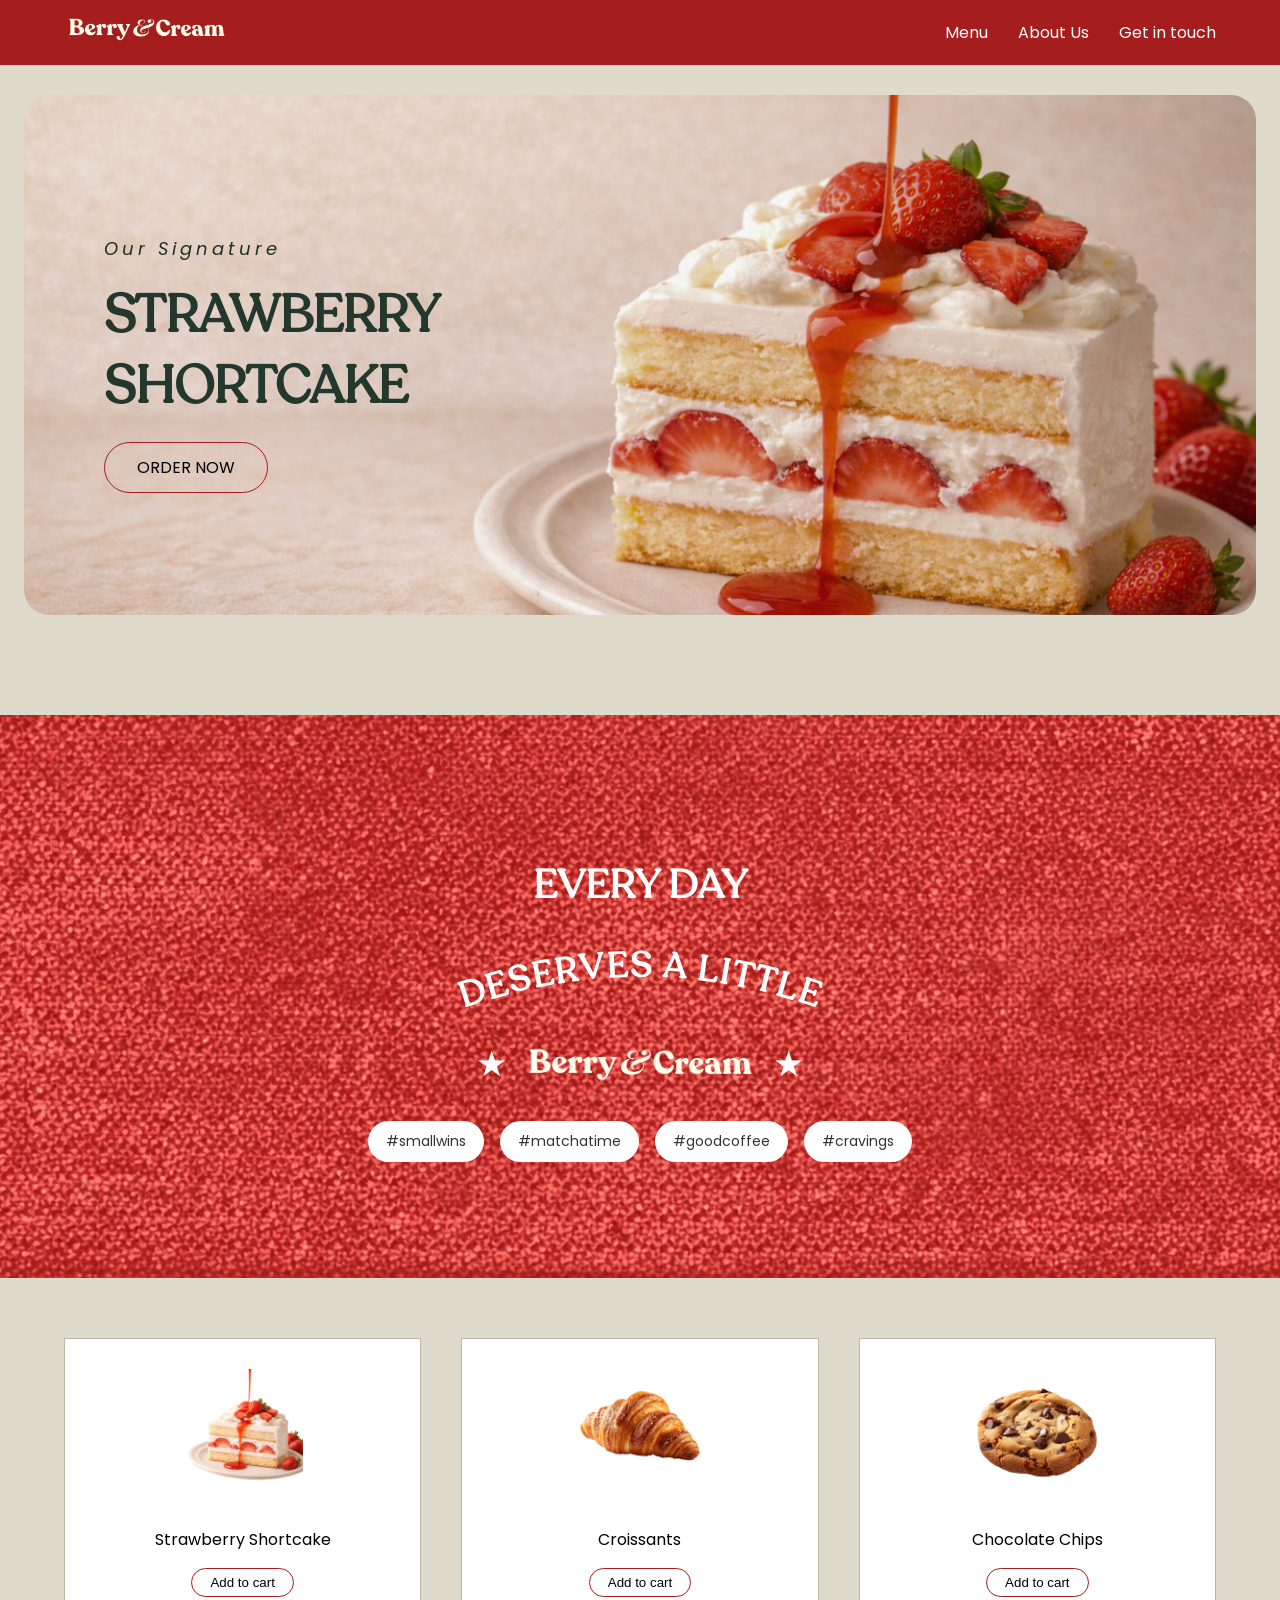
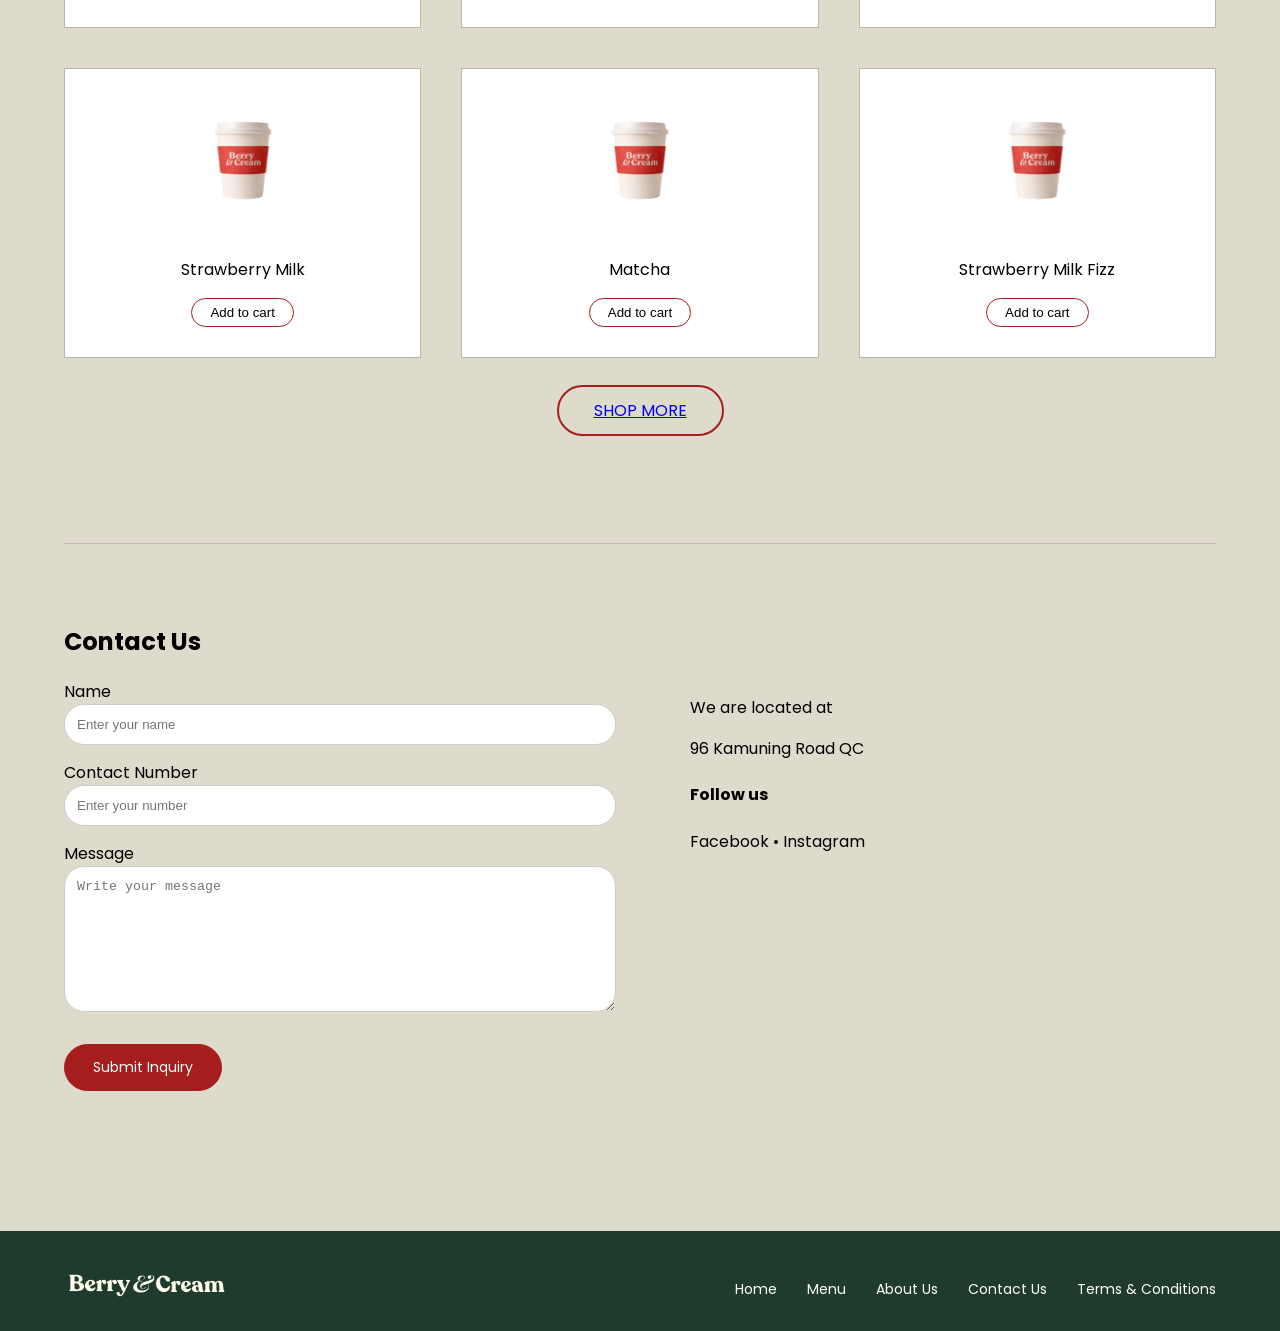
==== index.html @ bf527e6a "Add files via upload" ====
<!DOCTYPE html>
<html lang="en">

<head>

<meta charset="UTF-8">
<meta name="viewport" content="width=device-width, initial-scale=1.0">

<title>Berry & Cream</title>

<link href="https://fonts.googleapis.com/css2?family=Poppins:wght@300;400;500;600;700&display=swap" rel="stylesheet">

<link rel="stylesheet" href="style/style.css">

</head>

<body>

<!-- NAVBAR -->

<nav class="navbar">

<div class="container nav-container">

<div class="logo">
<a href="#">
<img src="images/logo.png" alt="Berry & Cream Logo">
</a>
</div>

<div class="burger" onclick="toggleMenu()">
<div></div>
<div></div>
<div></div>
</div>

<ul class="nav-links" id="navLinks">
<li><a href="menu.html">Menu</a></li>
<li><a href="about.html">About Us</a></li>
<li><a href="#contact">Get in touch</a></li>
</ul>

</div>

</nav>

<!-- HERO SECTION -->

<section class="hero container">

<div class="hero-content">

<p class="signature">Our Signature</p>

<h1>STRAWBERRY<br>SHORTCAKE</h1>

<a href="#contact" class="order-btn">ORDER NOW</a>

</div>

</section>

<!-- ABOUT SECTION -->

<section id="about" class="about container">

<br><br><br><br>

</section>

<!-- TAGLINE SECTION -->

<section class="tagline">

<h2 class="tagline-title">EVERY DAY</h2>

<svg width="500" height="120" class="curve-text">
<path id="curve" d="M50,100 Q250,20 450,100" fill="transparent"/>
<text width="500">
<textPath href="#curve" startOffset="50%" text-anchor="middle">
DESERVES A LITTLE
</textPath>
</text>
</svg>

<div class="tagline-brand">

<span class="star">★</span>

<img src="images/logo.png" alt="Berry & Cream">

<span class="star">★</span>

</div>

<div class="tags">
<span>#smallwins</span>
<span>#matchatime</span>
<span>#goodcoffee</span>
<span>#cravings</span>
</div>

</section>

<!-- MENU / PRODUCTS -->

<section id="menu" class="products container">

<div class="product-grid">

<div class="product">
<img src="images/cake.png" alt="Strawberry Shortcake">
<p>Strawberry Shortcake</p>
<button>Add to cart</button>
</div>

<div class="product">
<img src="images/croissant.png" alt="Croissants">
<p>Croissants</p>
<button>Add to cart</button>
</div>

<div class="product">
<img src="images/cookie.png" alt="Chocolate Chips">
<p>Chocolate Chips</p>
<button>Add to cart</button>
</div>

<div class="product">
<img src="images/milk.png" alt="Strawberry Milk">
<p>Strawberry Milk</p>
<button>Add to cart</button>
</div>

<div class="product">
<img src="images/matcha.png" alt="Matcha">
<p>Matcha</p>
<button>Add to cart</button>
</div>

<div class="product">
<img src="images/fizz.png" alt="Strawberry Milk Fizz">
<p>Strawberry Milk Fizz</p>
<button>Add to cart</button>
</div>

</div>

<div class="shop-more">
<a href="menu.html" class="shop-btn">SHOP MORE</a>
</div>

</section>

<!-- CONTACT -->

<section id="contact" class="contact container">

<h2>Contact Us</h2>

<div class="contact-grid">

<div class="contact-form">

<label>Name</label>
<input type="text" placeholder="Enter your name">

<label>Contact Number</label>
<input type="text" placeholder="Enter your number">

<label>Message</label>
<textarea placeholder="Write your message"></textarea>

<button class="contact-btn">Submit Inquiry</button>

</div>

<div class="contact-info">

<p>We are located at</p>
<p>96 Kamuning Road QC</p>

<h4>Follow us</h4>

<p>Facebook • Instagram</p>

</div>

</div>

</section>

<!-- FOOTER -->

<footer class="footer">

<div class="container footer-grid">

<div class="logo">
<a href="#">
<img src="images/logo.png" alt="Berry & Cream Logo">
</a>
</div>

<ul class="footer-links">
<li><a href="#">Home</a></li>
<li><a href="menu.html">Menu</a></li>
<li><a href="about.html">About Us</a></li>
<li><a href="#contact">Contact Us</a></li>
<li><a href="terms.html">Terms & Conditions</a></li>

</ul>

</div>

</footer>

</body>

</html>
---- style/style.css ----
/* FONT */

@font-face {
  font-family: 'Recoleta';
  src: url('../fonts/Recoleta-RegularDEMO.otf') format('opentype');
  font-weight: normal;
  font-style: normal;
}

/* GLOBAL */

body{
margin:0;
font-family:'Poppins', sans-serif;
background:#dedbcc;
}

html{
scroll-behavior:smooth;
}

img{
max-width:100%;
height:auto;
}

/* CONTAINER */

.container{
width:1200px;
max-width:90%;
margin:auto;
}

/* NAVBAR */

.navbar{
background:#a51d1d;
padding:15px 0;
}

.nav-container{
display:flex;
justify-content:space-between;
align-items:center;
}

.logo img{
height:28px;
}

.nav-links{
display:flex;
gap:30px;
list-style:none;
margin:0;
padding:0;
}

.nav-links a{
color:white;
text-decoration:none;
font-size:16px;
}

.nav-links a:hover{
opacity:0.8;
}

/* HERO */

.hero{
background-image:url("../images/cake-hero.png");
background-size:cover;
background-position:70% center;
background-repeat:no-repeat;

height:520px;

border-radius:25px;

display:flex;
align-items:center;

padding-left:80px;
margin-top:30px;
}

.hero-content{
max-width:420px;
}

.signature{
letter-spacing:4px;
font-style:italic;
font-size:18px;
color:#202f25;
}

.hero h1{
font-family:'Recoleta', serif;
font-size:52px;
letter-spacing:-1px;
color:#24372d;
margin:10px 0 20px;
}

.order-btn{
display:inline-block;
padding:12px 32px;
border-radius:30px;
border:1px solid #a51d1d;
text-decoration:none;
color:#000;
transition:0.2s;
}

.order-btn:hover{
background:#a51d1d;
color:white;
}

/* TAGLINE */

.tagline{
background-image:url("../images/tags-bg.png");
background-size:cover;
background-position:center;
background-repeat:no-repeat;

color:white;
text-align:center;
padding:110px 20px;
}

.tagline-title{
font-family:'Recoleta', serif;
font-size:40px;
margin-bottom:5px;
}

.curve-text{
display:block;
margin:0 auto;
}

.curve-text text{
font-family:'Recoleta', serif;
font-size:35px;
fill:white;
letter-spacing:2px;
font-weight:bold;
}

.tagline-brand{
display:flex;
align-items:center;
justify-content:center;
gap:15px;
margin-bottom:25px;
}

.tagline-brand img{
height:40px;
}

.star{
color:white;
font-size:35px;
}

/* TAGS */

.tags{
margin-top:20px;
}

.tags span{
background:white;
color:#333;
padding:10px 18px;
border-radius:25px;
margin:6px;
display:inline-block;
font-size:14px;
}

/* PRODUCTS */

.products{
padding:60px 0;
}

.product-grid{
display:grid;
grid-template-columns:repeat(3,1fr);
gap:40px;
}

.product{
text-align:center;
border:1px solid #b9b7a7;
padding:30px;
background:white;
}

.product img{
width:120px;
margin-bottom:15px;
}

.product button{
padding:6px 18px;
border-radius:20px;
border:1px solid #a51d1d;
background:none;
cursor:pointer;
}

.product button:hover{
background:#a51d1d;
color:white;
}

.shop-more{
text-align:center;
margin-top:40px;
}

.shop-btn{
padding:12px 35px;
border-radius:30px;
border:2px solid #a51d1d;
background:none;
cursor:pointer;
}

.shop-btn:hover{
background:#a51d1d;
color:white;
}

/* CONTACT */

.contact{
padding:60px 0;
border-top:1px solid #c9b7b3;
margin-top:60px;
}

.contact-grid{
display:grid;
grid-template-columns:1fr 1fr;
gap:100px;
}

.contact-form input,
.contact-form textarea{
width:100%;
padding:12px;
margin-bottom:15px;
border-radius:20px;
border:1px solid #ccc;
}

.contact-form textarea{
height:120px;
}

.contact-btn{
margin-top:10px;
padding:12px 28px;
border-radius:30px;
border:1px solid #a51d1d;
background:#a51d1d;
color:white;
font-family:'Poppins', sans-serif;
font-size:14px;
cursor:pointer;
transition:0.2s;
}

.contact-btn:hover{
background:#8c1616;
}

/* FOOTER */

.footer{
background:#1f3b2d;
color:white;
padding:40px 0 25px 0;
margin-top:80px;
}

.footer-grid{
display:flex;
justify-content:space-between;
align-items:center;
flex-wrap:wrap;
}

.footer-brand img{
height:28px;
}

.footer-links{
list-style:none;
display:flex;
gap:30px;
padding:0;
margin:0;
}

.footer-links a{
text-decoration:none;
color:white;
font-family:'Poppins', sans-serif;
font-size:14px;
}

.footer-links a:hover{
opacity:0.7;
}

.footer-copy{
text-align:center;
margin-top:25px;
font-size:13px;
opacity:0.8;
}

/* RESPONSIVE */

/* tablet */

@media (max-width:900px){

.hero{
padding-left:40px;
height:460px;
}

.hero h1{
font-size:42px;
}

.product-grid{
grid-template-columns:repeat(2,1fr);
}

.contact-grid{
grid-template-columns:1fr;
}

}

/* mobile */

@media (max-width:600px){

.nav-links{
gap:15px;
font-size:14px;
}

.hero{
height:420px;
padding:30px;
background-position:center;
}

.hero h1{
font-size:34px;
}

.signature{
font-size:16px;
}

.product-grid{
grid-template-columns:1fr;
}

.tagline-title{
font-size:32px;
}

.curve-text text{
font-size:26px;
}

.star{
font-size:24px;
}

}
/* BURGER MENU */

.burger{
display:none;
flex-direction:column;
cursor:pointer;
gap:5px;
}

.burger div{
width:25px;
height:3px;
background:white;
}

/* MOBILE NAV */

@media (max-width:550px){

.nav-links{
display:none;
position:absolute;
top:70px;
right:20px;
background:#a51d1d;
flex-direction:column;
padding:20px;
border-radius:10px;
}

.nav-links.active{
display:flex;
}

.burger{
display:flex;
}

}

/* MENU HERO */

.menu-hero{
padding:80px 0 40px;
text-align:center;
}

.menu-hero h1{
font-family:'Recoleta', serif;
font-size:48px;
margin-bottom:10px;
color:#24372d;
}

.menu-hero p{
font-family:'Poppins', sans-serif;
opacity:0.7;
}


/* FILTER */

.menu-filter{
display:flex;
justify-content:center;
gap:20px;
margin-bottom:40px;
}

.filter{
padding:8px 20px;
border-radius:25px;
border:1px solid #a51d1d;
background:none;
cursor:pointer;
}

.filter.active{
background:#a51d1d;
color:white;
}


/* CTA */

.menu-cta{
text-align:center;
padding:80px 0;
}

.menu-cta h2{
font-family:'Recoleta', serif;
margin-bottom:20px;
}

/* TERMS PAGE */

.terms-hero{
text-align:center;
padding:80px 0 40px;
}

.terms-hero h1{
font-family:'Recoleta', serif;
font-size:48px;
color:#24372d;
margin-bottom:10px;
}

.terms-subtitle{
max-width:600px;
margin:auto;
opacity:0.7;
}

.terms{
padding:40px 0 100px;
}

.terms-content{
max-width:700px;
margin:auto;
line-height:1.8;
}

.terms-content h3{
font-family:'Recoleta', serif;
margin-top:35px;
margin-bottom:10px;
color:#24372d;
}

.terms-content p{
opacity:0.8;
}


#productName{
font-family:'Recoleta', serif;
font-size:32px;
margin-top:10px;
text-transform:capitalize;
}


.product-link-btn{
display:inline-block;
margin-top:15px;
padding:8px 20px;
border:1px solid #a51d1d;
border-radius:25px;
text-decoration:none;
color:#a51d1d;
transition:0.2s;
}

.product-link-btn:hover{
background:#a51d1d;
color:white;
}
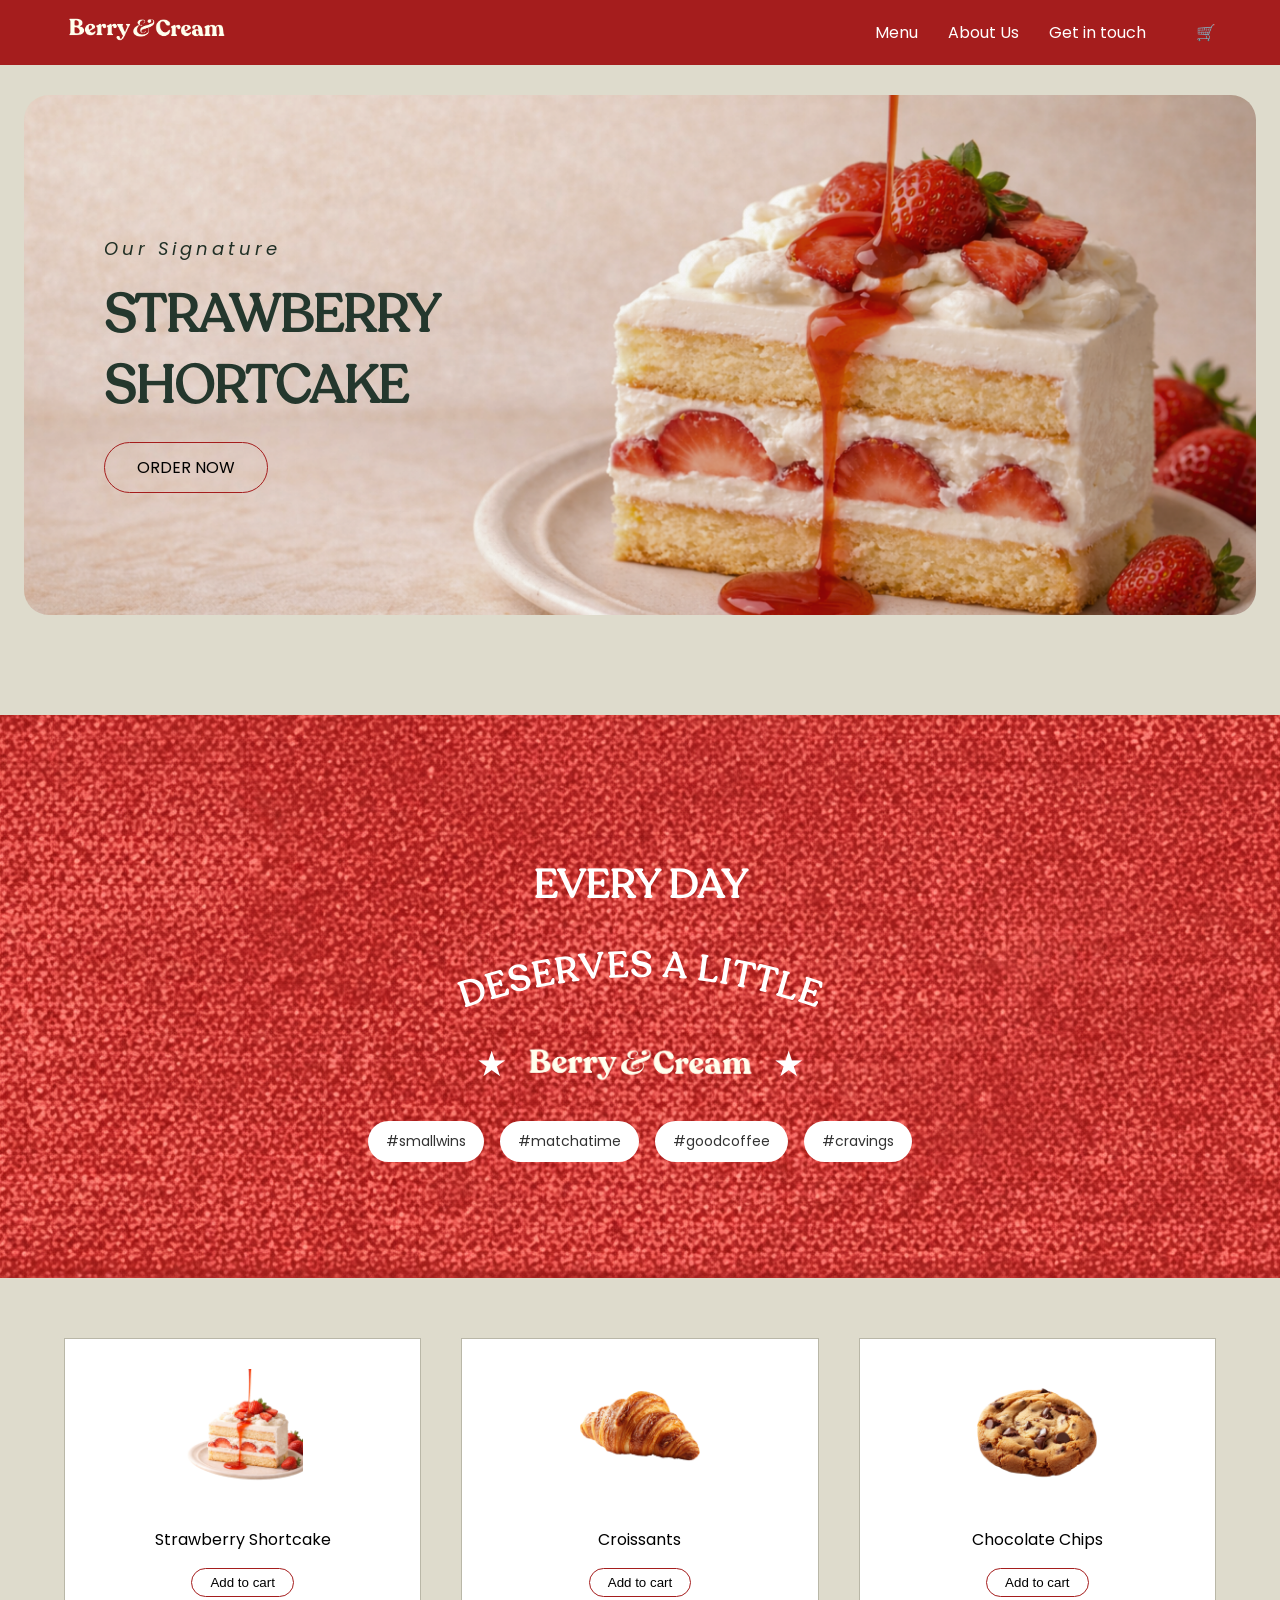
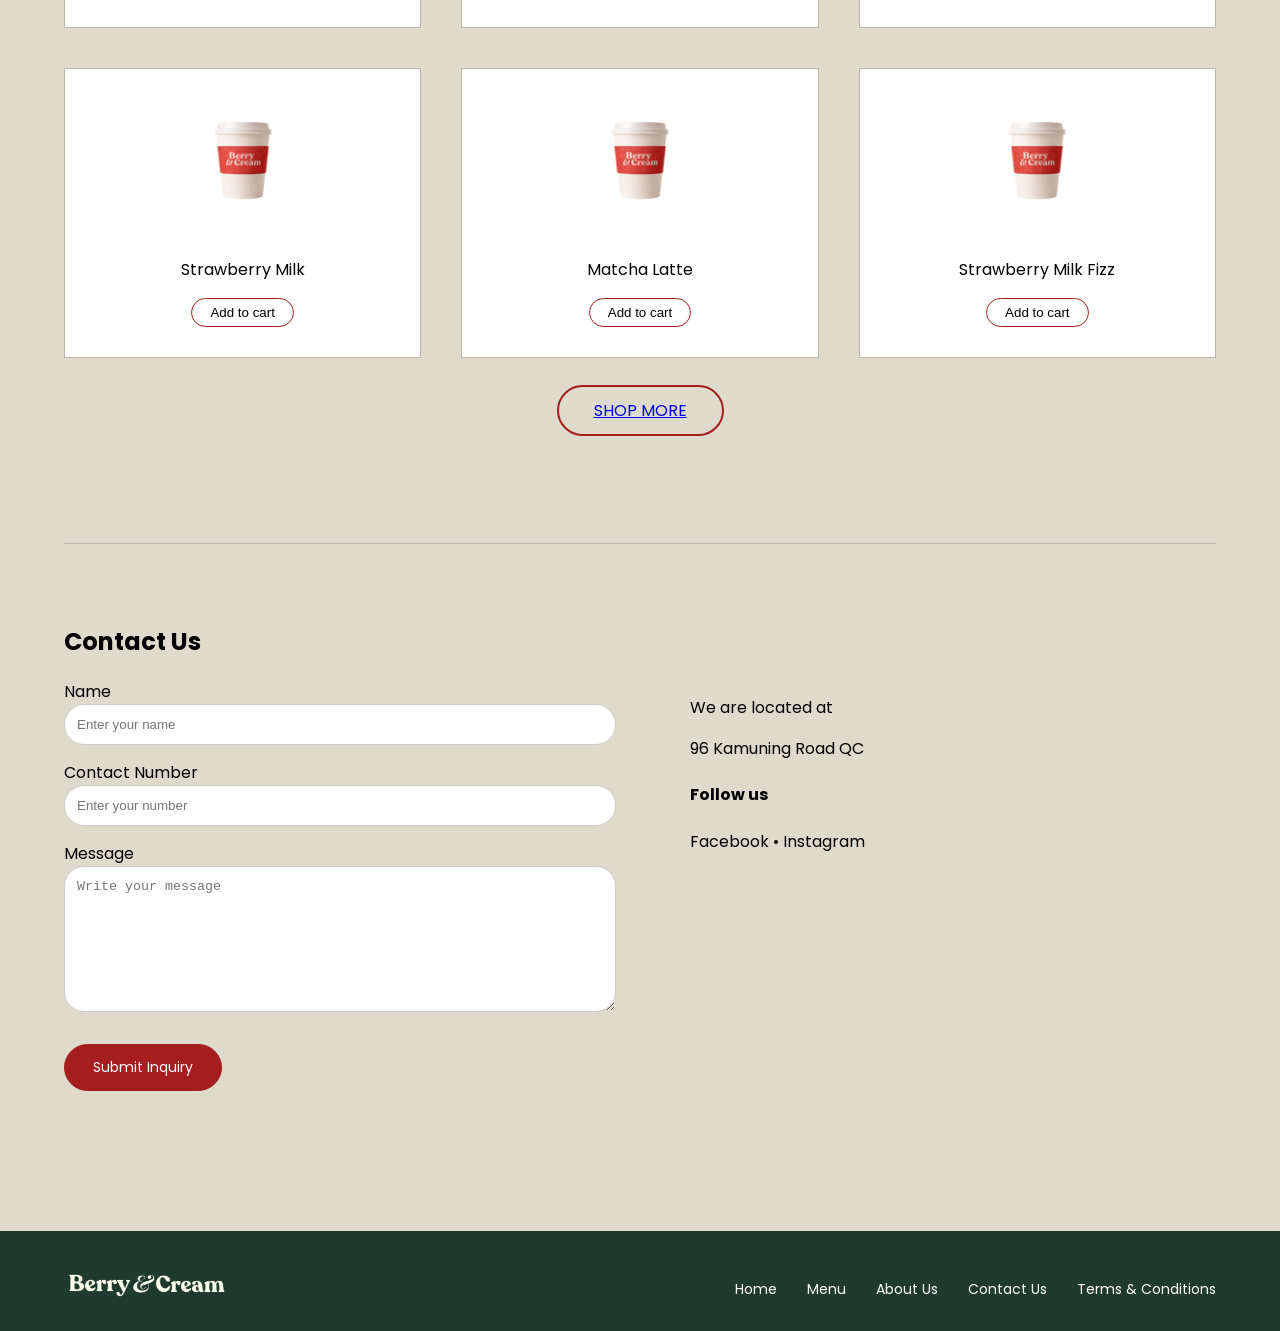
==== commit 9a05dbe2: "Add files via upload Update Checkout and Thank You Page" ====
--- a/index.html
+++ b/index.html
@@ -23,7 +23,7 @@
 <div class="container nav-container">
 
 <div class="logo">
-<a href="#">
+<a href="index.html">
 <img src="images/logo.png" alt="Berry & Cream Logo">
 </a>
 </div>
@@ -34,11 +34,19 @@
 <div></div>
 </div>
 
-<ul class="nav-links" id="navLinks">
-<li><a href="menu.html">Menu</a></li>
-<li><a href="about.html">About Us</a></li>
-<li><a href="#contact">Get in touch</a></li>
-</ul>
+    <ul class="nav-links" id="navLinks">
+      <li><a href="menu.html">Menu</a></li>
+      <li><a href="about.html">About Us</a></li>
+      <li><a href="#contact">Get in touch</a></li>
+
+      <!-- CART INSIDE -->
+      <li class="nav-cart">
+        <a href="order.html" class="cart-link">
+          🛒
+          <span class="cart-count" id="cartCount">0</span>
+        </a>
+      </li>
+    </ul>
 
 </div>
 
@@ -109,39 +117,39 @@
 <div class="product-grid">
 
 <div class="product">
-<img src="images/cake.png" alt="Strawberry Shortcake">
+<img src="images/cake.png">
 <p>Strawberry Shortcake</p>
-<button>Add to cart</button>
-</div>
-
-<div class="product">
-<img src="images/croissant.png" alt="Croissants">
+<button class="add-cart-btn" onclick="addToCart('strawberry-shortcake')">Add to cart</button>
+</div>
+
+<div class="product">
+<img src="images/croissant.png">
 <p>Croissants</p>
-<button>Add to cart</button>
-</div>
-
-<div class="product">
-<img src="images/cookie.png" alt="Chocolate Chips">
+<button class="add-cart-btn" onclick="addToCart('croissants')">Add to cart</button>
+</div>
+
+<div class="product">
+<img src="images/cookie.png">
 <p>Chocolate Chips</p>
-<button>Add to cart</button>
-</div>
-
-<div class="product">
-<img src="images/milk.png" alt="Strawberry Milk">
+<button class="add-cart-btn" onclick="addToCart('chocolate-chip-cookie')">Add to cart</button>
+</div>
+
+<div class="product">
+<img src="images/milk.png">
 <p>Strawberry Milk</p>
-<button>Add to cart</button>
-</div>
-
-<div class="product">
-<img src="images/matcha.png" alt="Matcha">
-<p>Matcha</p>
-<button>Add to cart</button>
-</div>
-
-<div class="product">
-<img src="images/fizz.png" alt="Strawberry Milk Fizz">
+<button class="add-cart-btn" onclick="addToCart('strawberry-milk')">Add to cart</button>
+</div>
+
+<div class="product">
+<img src="images/matcha.png">
+<p>Matcha Latte</p>
+<button class="add-cart-btn" onclick="addToCart('matcha')">Add to cart</button>
+</div>
+
+<div class="product">
+<img src="images/fizz.png">
 <p>Strawberry Milk Fizz</p>
-<button>Add to cart</button>
+<button class="add-cart-btn" onclick="addToCart('strawberry-milk-fizz')">Add to cart</button>
 </div>
 
 </div>
@@ -215,6 +223,47 @@
 
 </footer>
 
+
+<script>
+
+function updateCartCount() {
+  const cart = JSON.parse(localStorage.getItem("cart")) || [];
+  const cartCount = document.getElementById("cartCount");
+  if (!cartCount) return;
+
+  const totalItems = cart.reduce((sum, item) => sum + item.qty, 0);
+  cartCount.textContent = totalItems;
+
+  if (totalItems > 0) {
+    cartCount.style.display = "flex";
+  } else {
+    cartCount.style.display = "none";
+  }
+}
+
+function addToCart(product) {
+  let cart = JSON.parse(localStorage.getItem("cart")) || [];
+
+  let existing = cart.find(item => item.name === product);
+
+  if (existing) {
+    existing.qty += 1;
+  } else {
+    cart.push({
+      name: product,
+      qty: 1
+    });
+  }
+
+  localStorage.setItem("cart", JSON.stringify(cart));
+  window.location.href = "order.html";
+}
+
+
+
+updateCartCount();
+</script>
+
 </body>
 
 </html>
--- a/style/style.css
+++ b/style/style.css
@@ -554,4 +554,537 @@
 .product-link-btn:hover{
 background:#a51d1d;
 color:white;
+}
+
+
+.checkout-wrap{
+  display:flex;
+  justify-content:center;
+  align-items:center;
+  padding:60px 20px 100px;
+}
+
+.checkout-card{
+  max-width:600px;
+  width:100%;
+  margin:auto;
+  text-align:center; /* 🔥 this centers text */
+}
+
+/* Center image */
+.checkout-product-image{
+  display:block;
+  margin:0 auto 25px;
+  max-width:280px;
+}
+
+/* Center product details */
+.checkout-product-details{
+  text-align:center;
+}
+
+/* Quantity + notes center */
+.checkout-mini{
+  align-items:center;
+}
+
+.checkout-mini input{
+  text-align:center;
+}
+
+.checkout-mini textarea{
+  text-align:center;
+}
+
+/* Buttons center */
+.checkout-actions{
+  justify-content:center;
+}
+
+/* Optional: spacing improvement */
+.checkout-product-name{
+  margin-top:10px;
+}
+
+
+
+.cart-page{
+  padding: 60px 0 100px;
+}
+
+.cart-layout{
+  display: grid;
+  grid-template-columns: 2fr 1fr;
+  gap: 40px;
+  align-items: start;
+}
+
+.cart-items h2,
+.cart-summary h3{
+  font-family:'Recoleta', serif;
+  margin-bottom: 20px;
+}
+
+.cart-card{
+  display:flex;
+  align-items:center;
+  justify-content:space-between;
+  gap:20px;
+  padding:20px;
+  border:1px solid #d6d1c4;
+  background:#f6f4ed;
+  border-radius:18px;
+  margin-bottom:20px;
+}
+
+.cart-card-left{
+  display:flex;
+  align-items:center;
+  gap:18px;
+}
+
+.cart-card img{
+  width:90px;
+  height:auto;
+}
+
+.cart-product-name{
+  font-weight:600;
+  margin-bottom:6px;
+}
+
+.cart-product-price{
+  font-size:14px;
+  opacity:0.8;
+}
+
+.qty-box{
+  display:flex;
+  align-items:center;
+  gap:12px;
+  border:1px solid #d6d1c4;
+  border-radius:14px;
+  padding:8px 14px;
+}
+
+.qty-btn{
+  background:none;
+  border:none;
+  font-size:22px;
+  cursor:pointer;
+  color:#24372d;
+}
+
+.remove-btn{
+  background:none;
+  border:none;
+  color:#a51d1d;
+  cursor:pointer;
+  font-size:14px;
+}
+
+.cart-summary{
+  background:#f6f4ed;
+  border:1px solid #d6d1c4;
+  border-radius:20px;
+  padding:28px;
+}
+
+.summary-row{
+  display:flex;
+  justify-content:space-between;
+  margin-bottom:18px;
+}
+
+.summary-row.total{
+  border-top:1px solid #d6d1c4;
+  padding-top:18px;
+  font-weight:700;
+  font-size:20px;
+}
+
+.coupon-box{
+  margin-top:30px;
+}
+
+.coupon-row{
+  display:flex;
+  gap:10px;
+  margin-top:10px;
+}
+
+.coupon-row input{
+  flex:1;
+  padding:12px;
+  border-radius:14px;
+  border:1px solid #ccc;
+}
+
+.coupon-row button{
+  padding:12px 18px;
+  border:none;
+  background:#a51d1d;
+  color:white;
+  border-radius:14px;
+  cursor:pointer;
+}
+
+@media (max-width: 900px){
+  .cart-layout{
+    grid-template-columns:1fr;
+  }
+}
+
+@media (max-width: 600px){
+  .cart-card{
+    flex-direction:column;
+    align-items:flex-start;
+  }
+
+  .cart-card-left{
+    align-items:flex-start;
+  }
+}
+
+.cart-page{
+  padding: 50px 0 100px;
+}
+
+.cart-layout{
+  display: grid;
+  grid-template-columns: 2fr 1fr;
+  gap: 40px;
+  align-items: start;
+}
+
+.cart-header-row{
+  display: flex;
+  justify-content: space-between;
+  align-items: center;
+  margin-bottom: 20px;
+}
+
+.cart-header-row h2{
+  font-family: 'Recoleta', serif;
+  font-size: 32px;
+  color: #24372d;
+}
+
+.add-more-link{
+  text-decoration: none;
+  color: #24372d;
+  font-weight: 500;
+}
+
+.add-more-link:hover{
+  color: #a51d1d;
+}
+
+.cart-item{
+  display: flex;
+  justify-content: space-between;
+  align-items: center;
+  gap: 20px;
+  padding: 18px;
+  border: 1px solid #d6d1c4;
+  border-radius: 16px;
+  background: #f6f4ed;
+  margin-bottom: 15px;
+}
+
+.cart-item-left{
+  display: flex;
+  align-items: center;
+  gap: 18px;
+}
+
+.cart-item img{
+  width: 80px;
+  height: auto;
+}
+
+.cart-item-name{
+  font-weight: 600;
+  margin-bottom: 4px;
+}
+
+.cart-item-price{
+  font-size: 14px;
+  opacity: 0.75;
+}
+
+.qty-box{
+  display: flex;
+  align-items: center;
+  gap: 12px;
+  border: 1px solid #d6d1c4;
+  border-radius: 12px;
+  padding: 8px 12px;
+}
+
+.qty-btn{
+  background: none;
+  border: none;
+  font-size: 20px;
+  cursor: pointer;
+  color: #24372d;
+}
+
+.checkout-panel{
+  background: #f6f4ed;
+  border: 1px solid #d6d1c4;
+  border-radius: 22px;
+  padding: 28px;
+}
+
+.checkout-panel label{
+  display: block;
+  margin-bottom: 8px;
+  font-weight: 500;
+}
+
+.checkout-panel input{
+  width: 100%;
+  padding: 12px;
+  margin-bottom: 16px;
+  border: 1px solid #ccc;
+  border-radius: 14px;
+  box-sizing: border-box;
+}
+
+.summary-box{
+  margin-top: 10px;
+  margin-bottom: 25px;
+}
+
+.summary-box h3{
+  font-family: 'Recoleta', serif;
+  margin-bottom: 16px;
+}
+
+.summary-row{
+  display: flex;
+  justify-content: space-between;
+  margin-bottom: 14px;
+}
+
+.summary-row.total{
+  border-top: 1px solid #d6d1c4;
+  padding-top: 14px;
+  font-weight: 700;
+  font-size: 20px;
+}
+
+.checkout-actions{
+  display: flex;
+  gap: 12px;
+  flex-wrap: wrap;
+}
+
+@media (max-width: 900px){
+  .cart-layout{
+    grid-template-columns: 1fr;
+  }
+}
+
+
+.nav-cart{
+  position: relative;
+  margin-left: 20px;
+}
+
+.cart-link{
+  position: relative;
+  display: inline-flex;
+  align-items: center;
+  justify-content: center;
+  text-decoration: none;
+}
+
+.cart-icon{
+  font-size: 28px;
+  line-height: 1;
+}
+
+.cart-count{
+  position: absolute;
+  top: -8px;
+  right: -10px;
+  min-width: 20px;
+  height: 20px;
+  padding: 0 5px;
+  border-radius: 999px;
+  background: #d63b5d;
+  color: white;
+  font-size: 12px;
+  font-weight: 700;
+  display: flex;
+  align-items: center;
+  justify-content: center;
+}
+
+
+/* Center image */
+
+.thank-you-box{
+  margin-top:25px;
+  padding:20px;
+  border:1px solid #d6d1c4;
+  border-radius:16px;
+  background:#f6f4ed;
+}
+
+.thank-you-box h3{
+  margin-bottom:10px;
+  font-family:'Recoleta', serif;
+  color:#24372d;
+}
+
+.thank-you-box p{
+  margin:0;
+  font-size:14px;
+  line-height:1.6;
+}
+
+
+
+.checkout-thankyou{
+  padding: 70px 20px 100px;
+  text-align: center;
+}
+
+.checkout-thankyou h1{
+  font-family: 'Recoleta', serif;
+  font-size: 48px;
+  color: #24372d;
+  margin-bottom: 16px;
+}
+
+.thankyou-text{
+  max-width: 760px;
+  margin: 0 auto 40px;
+  font-size: 16px;
+  line-height: 1.7;
+  color: #4b4b4b;
+}
+
+.thankyou-card{
+  max-width: 650px;
+  margin: 0 auto;
+  background: #f6f4ed;
+  border: 1px solid #d6d1c4;
+  border-radius: 28px;
+  padding: 36px;
+  text-align: left;
+  box-shadow: 0 10px 30px rgba(0,0,0,0.04);
+}
+
+.thankyou-meta{
+  text-align: center;
+  margin-bottom: 28px;
+}
+
+.thankyou-meta p{
+  margin: 6px 0;
+  font-size: 15px;
+  color: #333;
+}
+
+.pickup-only{
+  color: #a51d1d;
+  font-weight: 600;
+}
+
+.order-items{
+  margin-bottom: 28px;
+}
+
+.order-items h3,
+.payment-summary h3{
+  font-family: 'Recoleta', serif;
+  font-size: 30px;
+  color: #24372d;
+  text-align: center;
+  margin-bottom: 18px;
+}
+
+.checkout-item{
+  display: flex;
+  justify-content: space-between;
+  align-items: flex-start;
+  gap: 20px;
+  padding: 14px 0;
+  border-bottom: 1px solid #ddd5c8;
+}
+
+.checkout-item:last-child{
+  border-bottom: none;
+}
+
+.checkout-item-name{
+  font-weight: 600;
+  margin-bottom: 4px;
+}
+
+.checkout-item-sub{
+  font-size: 14px;
+  color: #666;
+}
+
+.checkout-item-price{
+  font-weight: 600;
+  white-space: nowrap;
+}
+
+.payment-summary{
+  border-top: 1px solid #d6d1c4;
+  padding-top: 22px;
+}
+
+.summary-row{
+  display: flex;
+  justify-content: space-between;
+  margin-bottom: 12px;
+  font-size: 16px;
+}
+
+.summary-row.total{
+  margin-top: 14px;
+  padding-top: 14px;
+  border-top: 1px solid #d6d1c4;
+  font-size: 24px;
+  font-weight: 700;
+}
+
+.checkout-finish{
+  margin-top: 28px;
+  text-align: center;
+}
+
+.checkout-finish .secondary-btn,
+.checkout-finish .order-btn{
+  margin: 6px;
+}
+
+@media (max-width: 600px){
+  .checkout-thankyou h1{
+    font-size: 36px;
+  }
+
+  .thankyou-card{
+    padding: 22px;
+  }
+
+  .checkout-item{
+    flex-direction: column;
+    gap: 8px;
+  }
+
+  .checkout-item-price{
+    white-space: normal;
+  }
+
+  .summary-row.total{
+    font-size: 20px;
+  }
 }
